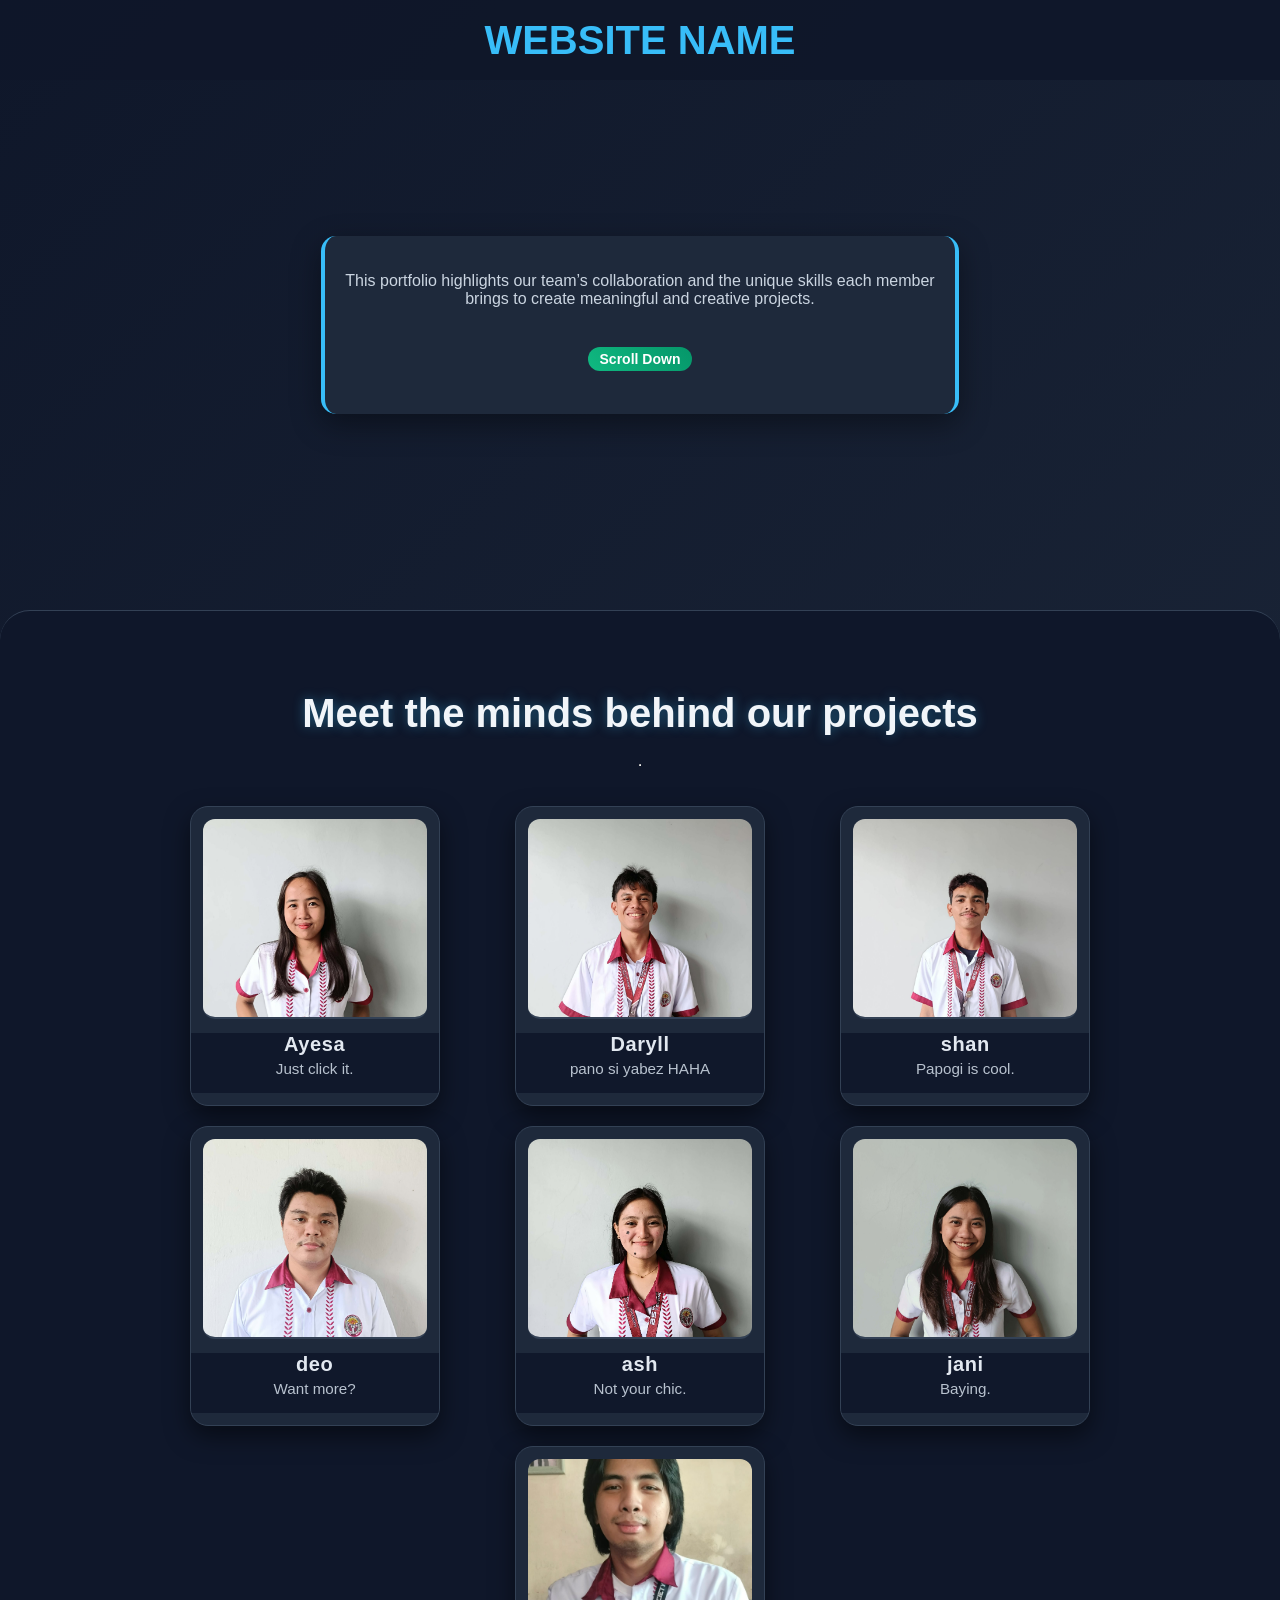
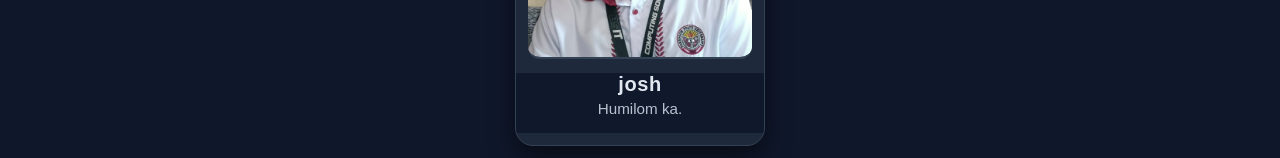
==== home.html @ 0042effc "Uploaded na guys HAHA" ====
<!DOCTYPE html>
<html lang="en">

<head>
    <meta charset="UTF-8">
    <meta name="viewport" content="width=device-width, initial-scale=1.0">
    <title>Homepage Portfolio</title>
    <link rel="stylesheet" href="style.css">
    <!-- page specific tweaks -->

</head>

<body>
    <header class="intro" id="intro">
        <div class="title">
            <h2>WEBSITE NAME</h2>
        </div>

        <div class="msg">
            <p>This portfolio highlights our team’s collaboration and the unique skills
                each member <br> brings to create meaningful and creative projects.</p>

            <div>
                <h5>Scroll Down</h5>
            </div>
        </div>
    </header>

    <main class="middle-section" id="main">
        <p class="title">Meet the minds behind our projects</p>
        <hr>
        <div class="cards">
            <a href="ayesa/aye.html">
                <article class="card">
                    <img src="home_pic/ayesa.jpg" alt="Ayesa" />
                    <div class="card-caption">
                        <h2>Ayesa</h2>
                        <p>Just click it.</p>
                    </div>
                </article>
            </a>

            <a href="Loreja_daryll/daryll_loreja.html">
                <article class="card">
                    <img src="home_pic/daryll.jpg" alt="Daryll" />
                    <div class="card-caption">
                        <h2><strong>Daryll</strong></h2>
                        <p>pano si yabez HAHA</p>
                    </div>
                </article>
            </a>

            <a href="shan/shan.html">
                <article class="card">
                    <img src="home_pic/shan.jpg" alt="Shan" />
                    <div class="card-caption">
                        <h2>shan</h2>
                        <p>Papogi is cool.</p>
                    </div>
                </article>
            </a>

            <a href="sean/Sean.html">
                <article class="card">
                    <img src="home_pic/deo.jpg" alt="deo" />
                    <div class="card-caption">
                        <h2>deo</h2>
                        <p>Want more?</p>
                    </div>
                </article>
            </a>

            <a href="ash/Ashlei.html">
                <article class="card">
                    <img src="home_pic/ash.jpg" alt="ash" />
                    <div class="card-caption">
                        <h2>ash</h2>
                        <p>Not your chic.</p>
                    </div>
                </article>
            </a>

            <a href="janica/Janica.html">
                <article class="card">
                    <img src="home_pic/janica.jpg" alt="janica" />
                    <div class="card-caption">
                        <h2>jani</h2>
                        <p>Baying.</p>
                    </div>
                </article>
            </a>

            <a href="Caṅares/canares.html">
                <article class="card">
                    <img src="home_pic/josh.jpg" alt="Canires" />
                    <div class="card-caption">
                        <h2>josh</h2>
                        <p>Humilom ka.</p>
                    </div>
                </article>
            </a>
        </div>
    </main>
</body>

</html>
---- style.css ----
* {
    box-sizing: border-box;
}

body {
    margin: 0;
    padding: 0;
    background: linear-gradient(135deg, #0F172A, #1E293B);
    color: #E2E8F0;
    font-family: 'Trebuchet MS', 'Lucida Sans Unicode', 'Lucida Grande', 'Lucida Sans', Arial, sans-serif;
}

/* Index style */
.greetings {
    padding: 10px;
    min-height: 100vh;
    background: linear-gradient(135deg, #1E293B, #334155);
    display: flex;
    flex-direction: column;
    justify-content: center;
    align-items: center;
    text-align: center;
    border: 2px solid #334155;
}

.greet {
    background-color: #1E293B;
    border: 2px solid white;
    border-radius: 10px;
    box-shadow: 0px 0px 2px black;
}

.greetings button {
    margin: 15px;
    margin-top: 40px;
    padding: 10px 30px;
    background: linear-gradient(45deg, #3B82F6, #06B6D4);
    border: none;
    border-radius: 20px;
    font-weight: 700;
    cursor: pointer;
    color: white;
}

.greetings button {
    animation: bounce 1.5s infinite;
}

@keyframes bounce {
    0%, 100% { transform: translateY(0); }
    50% { transform: translateY(8px); }
}

/* Homepage style */
.intro {
    min-height: 70vh;
    display: flex;
    flex-direction: column;
    justify-content: center;
    align-items: center;
    text-align: center;
    background: transparent;
    padding: 20px;
}

.intro .title {
    position: absolute;
    top: 0;
    background: rgba(15, 23, 42, 0.9);
    width: 100%;
    height: 80px;
    display: flex;
    justify-content: center;
    align-items: center;
}

.intro .title h2 {
    background: none;
    color: #38BDF8;
    font-size: 40px;
    margin: 0;
}

.intro p {
    color: #CBD5E1;
    max-width: 600px;
}

.intro .msg {
    background: #1E293B;
    border-left: 4px solid #38BDF8;
    border-right: 4px solid #38BDF8;
    border-radius: 15px;
    box-shadow: 0 10px 30px rgba(0,0,0,0.4);
    display: flex;
    flex-direction: column;
    align-items: center;
    margin-top: 20px;
    padding: 20px;
}

.intro .msg h5 {
    background: linear-gradient(45deg, #10B981, #059669);
    border: none;
    color: white;
    width: fit-content;
    padding: 4px 12px;
    border-radius: 12px;
    font-size: 14px;
    cursor: default;
}

/* middle section */
.middle-section {
    margin-top: -20px;
    display: flex;
    flex-direction: column;
    align-items: center;
    justify-content: flex-start;
    padding-top: 80px;
    width: 100%;
    background: #0F172A;
    border-radius: 30px 30px 0 0;
    border-top: 1px solid #334155;
}

.middle-section .title {
    font-size: 40px;
    font-weight: bold;
    color: #F1F5F9;
    text-shadow: 0 0 12px rgba(56,189,248,0.4);
    margin: 0 0 20px 0;
    text-align: center;
    font-family: Arial, Helvetica, sans-serif;
}

.cards {
    display: grid;
    grid-template-columns: repeat(3, minmax(220px, 1fr));
    gap: 20px;
    align-items: center;
    justify-items: center;
    padding: 12px;
    width: 100%;
    max-width: 980px;
    margin-top: 20px;
}

@media (max-width: 600px) {
    .cards {
        grid-template-columns: 1fr;
    }

    .intro .title h2 {
        font-size: 32px;
    }

    .middle-section .title {
        font-size: 28px;
    }
}

.intro .msg h5 {
    animation: bounce 1.5s infinite;
}

@keyframes bounce {
    0%, 100% { transform: translateY(0); }
    50% { transform: translateY(8px); }
}

.cards>a {
    display: block;
    width: fit-content;
    cursor: pointer;
    transition: transform 0.2s;
}

.cards>a:active {
    transform: scale(0.98);
}

.cards>a:nth-child(7) {
    grid-column: 1 / -1;
    display: flex;
    justify-content: center;
}

.card {
    background: #1E293B;
    height: 300px;
    border: 1px solid #334155;
    border-radius: 18px;
    overflow: hidden;
    position: relative;
    color: #E2E8F0;
    box-shadow: 0 10px 25px rgba(0,0,0,0.5);
    display: flex;
    flex-direction: column;
    padding: 12px 12px 80px 12px;
    width: 250px;
    max-width: 360px;
    margin: 0 auto;
    transition: transform 0.3s, box-shadow 0.3s;
}

.card:hover {
    transform: translateY(-6px);
    box-shadow: 0 15px 35px rgba(56,189,248,0.2);
}

.card img {
    width: 100%;
    height: 200px;
    object-fit: cover;
    display: block;
    border-bottom: 2px solid #334155;
    border-radius: 12px;
}

.card-caption {
    position: absolute;
    left: 0;
    right: 0;
    bottom: 12px;
    min-height: 60px;
    color: #E2E8F0;
    text-align: center;
    pointer-events: none;
    padding: 0 12px 8px;
    background: rgba(15, 23, 42, 0.9);
}

.card-caption h2 {
    margin: 0 0 4px 0;
    font-size: 1.25rem;
    letter-spacing: 0.6px;
}

.card-caption p {
    margin: 0;
    font-size: 0.95rem;
    opacity: 0.9;
}

h2 {
    color: #E2E8F0;
    text-align: center;
}

p {
    color: #CBD5E1;
    text-shadow: none;
    text-align: center;
}
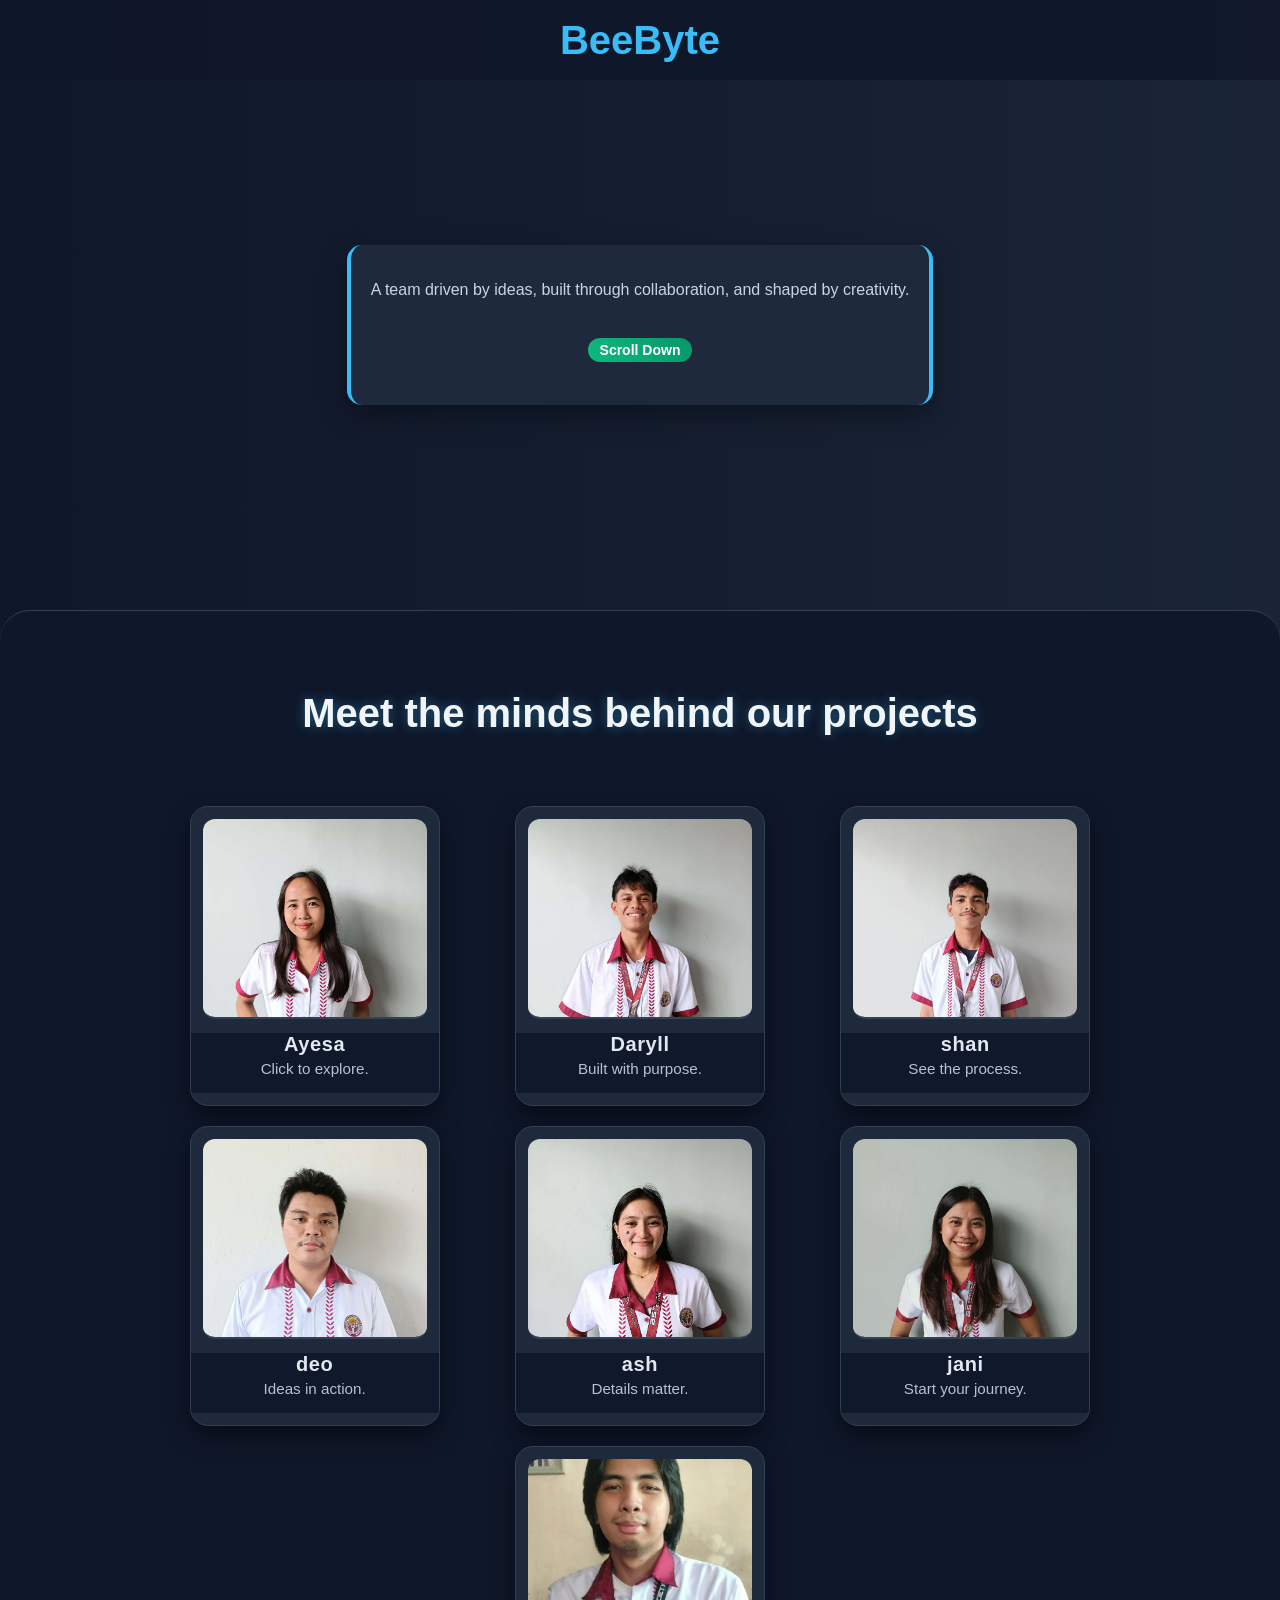
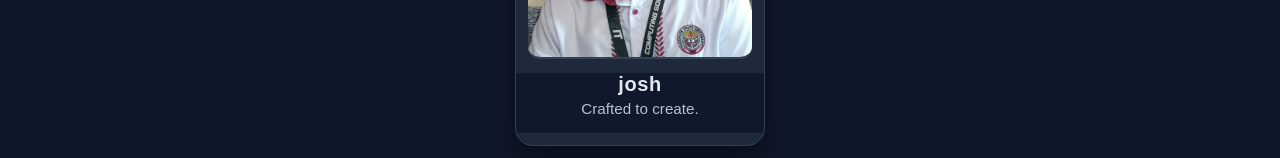
==== commit d846d3a1: "fixed version" ====
--- a/home.html
+++ b/home.html
@@ -13,12 +13,13 @@
 <body>
     <header class="intro" id="intro">
         <div class="title">
-            <h2>WEBSITE NAME</h2>
+            <h2>BeeByte</h2>
         </div>
 
         <div class="msg">
-            <p>This portfolio highlights our team’s collaboration and the unique skills
-                each member <br> brings to create meaningful and creative projects.</p>
+            <p>A team driven by ideas, built through collaboration,
+                and shaped by creativity.
+            </p>
 
             <div>
                 <h5>Scroll Down</h5>
@@ -28,14 +29,14 @@
 
     <main class="middle-section" id="main">
         <p class="title">Meet the minds behind our projects</p>
-        <hr>
+        <br>
         <div class="cards">
             <a href="ayesa/aye.html">
                 <article class="card">
                     <img src="home_pic/ayesa.jpg" alt="Ayesa" />
                     <div class="card-caption">
                         <h2>Ayesa</h2>
-                        <p>Just click it.</p>
+                        <p>Click to explore.</p>
                     </div>
                 </article>
             </a>
@@ -45,7 +46,7 @@
                     <img src="home_pic/daryll.jpg" alt="Daryll" />
                     <div class="card-caption">
                         <h2><strong>Daryll</strong></h2>
-                        <p>pano si yabez HAHA</p>
+                        <p>Built with purpose.</p>
                     </div>
                 </article>
             </a>
@@ -55,7 +56,7 @@
                     <img src="home_pic/shan.jpg" alt="Shan" />
                     <div class="card-caption">
                         <h2>shan</h2>
-                        <p>Papogi is cool.</p>
+                        <p>See the process.</p>
                     </div>
                 </article>
             </a>
@@ -65,7 +66,7 @@
                     <img src="home_pic/deo.jpg" alt="deo" />
                     <div class="card-caption">
                         <h2>deo</h2>
-                        <p>Want more?</p>
+                        <p>Ideas in action.</p>
                     </div>
                 </article>
             </a>
@@ -75,7 +76,7 @@
                     <img src="home_pic/ash.jpg" alt="ash" />
                     <div class="card-caption">
                         <h2>ash</h2>
-                        <p>Not your chic.</p>
+                        <p>Details matter.</p>
                     </div>
                 </article>
             </a>
@@ -85,7 +86,7 @@
                     <img src="home_pic/janica.jpg" alt="janica" />
                     <div class="card-caption">
                         <h2>jani</h2>
-                        <p>Baying.</p>
+                        <p>Start your journey.</p>
                     </div>
                 </article>
             </a>
@@ -95,7 +96,7 @@
                     <img src="home_pic/josh.jpg" alt="Canires" />
                     <div class="card-caption">
                         <h2>josh</h2>
-                        <p>Humilom ka.</p>
+                        <p>Crafted to create.</p>
                     </div>
                 </article>
             </a>
--- a/style.css
+++ b/style.css
@@ -5,16 +5,34 @@
 body {
     margin: 0;
     padding: 0;
-    background: linear-gradient(135deg, #0F172A, #1E293B);
+    background: linear-gradient(90deg, #0F172A, #1E293B, #334155, #547098);
+    background-size: 400% 400%;
+    animation: gradient 15s ease infinite;
     color: #E2E8F0;
     font-family: 'Trebuchet MS', 'Lucida Sans Unicode', 'Lucida Grande', 'Lucida Sans', Arial, sans-serif;
 }
 
+@keyframes gradient {
+    0% {
+        background-position: 0% 50%;
+    }
+
+    50% {
+        background-position: 100% 50%;
+    }
+
+    100% {
+        background-position: 0% 50%;
+    }
+}
+
 /* Index style */
 .greetings {
-    padding: 10px;
+    padding: 20px;
     min-height: 100vh;
-    background: linear-gradient(135deg, #1E293B, #334155);
+    background: linear-gradient(45deg, #0F172A, #1E293B, #334155, #547098);
+    background-size: 400% 400%;
+    animation: gradient 10s ease infinite;
     display: flex;
     flex-direction: column;
     justify-content: center;
@@ -23,7 +41,22 @@
     border: 2px solid #334155;
 }
 
+@keyframes gradient {
+    0% {
+        background-position: 0% 50%;
+    }
+
+    50% {
+        background-position: 100% 50%;
+    }
+
+    100% {
+        background-position: 0% 50%;
+    }
+}
+
 .greet {
+    padding: 20px;
     background-color: #1E293B;
     border: 2px solid white;
     border-radius: 10px;
@@ -47,8 +80,15 @@
 }
 
 @keyframes bounce {
-    0%, 100% { transform: translateY(0); }
-    50% { transform: translateY(8px); }
+
+    0%,
+    100% {
+        transform: translateY(0);
+    }
+
+    50% {
+        transform: translateY(8px);
+    }
 }
 
 /* Homepage style */
@@ -91,7 +131,7 @@
     border-left: 4px solid #38BDF8;
     border-right: 4px solid #38BDF8;
     border-radius: 15px;
-    box-shadow: 0 10px 30px rgba(0,0,0,0.4);
+    box-shadow: 0 10px 30px rgba(0, 0, 0, 0.4);
     display: flex;
     flex-direction: column;
     align-items: center;
@@ -128,7 +168,7 @@
     font-size: 40px;
     font-weight: bold;
     color: #F1F5F9;
-    text-shadow: 0 0 12px rgba(56,189,248,0.4);
+    text-shadow: 0 0 12px rgba(56, 189, 248, 0.4);
     margin: 0 0 20px 0;
     text-align: center;
     font-family: Arial, Helvetica, sans-serif;
@@ -165,8 +205,15 @@
 }
 
 @keyframes bounce {
-    0%, 100% { transform: translateY(0); }
-    50% { transform: translateY(8px); }
+
+    0%,
+    100% {
+        transform: translateY(0);
+    }
+
+    50% {
+        transform: translateY(8px);
+    }
 }
 
 .cards>a {
@@ -194,7 +241,7 @@
     overflow: hidden;
     position: relative;
     color: #E2E8F0;
-    box-shadow: 0 10px 25px rgba(0,0,0,0.5);
+    box-shadow: 0 10px 25px rgba(0, 0, 0, 0.5);
     display: flex;
     flex-direction: column;
     padding: 12px 12px 80px 12px;
@@ -206,7 +253,7 @@
 
 .card:hover {
     transform: translateY(-6px);
-    box-shadow: 0 15px 35px rgba(56,189,248,0.2);
+    box-shadow: 0 15px 35px rgba(56, 189, 248, 0.2);
 }
 
 .card img {
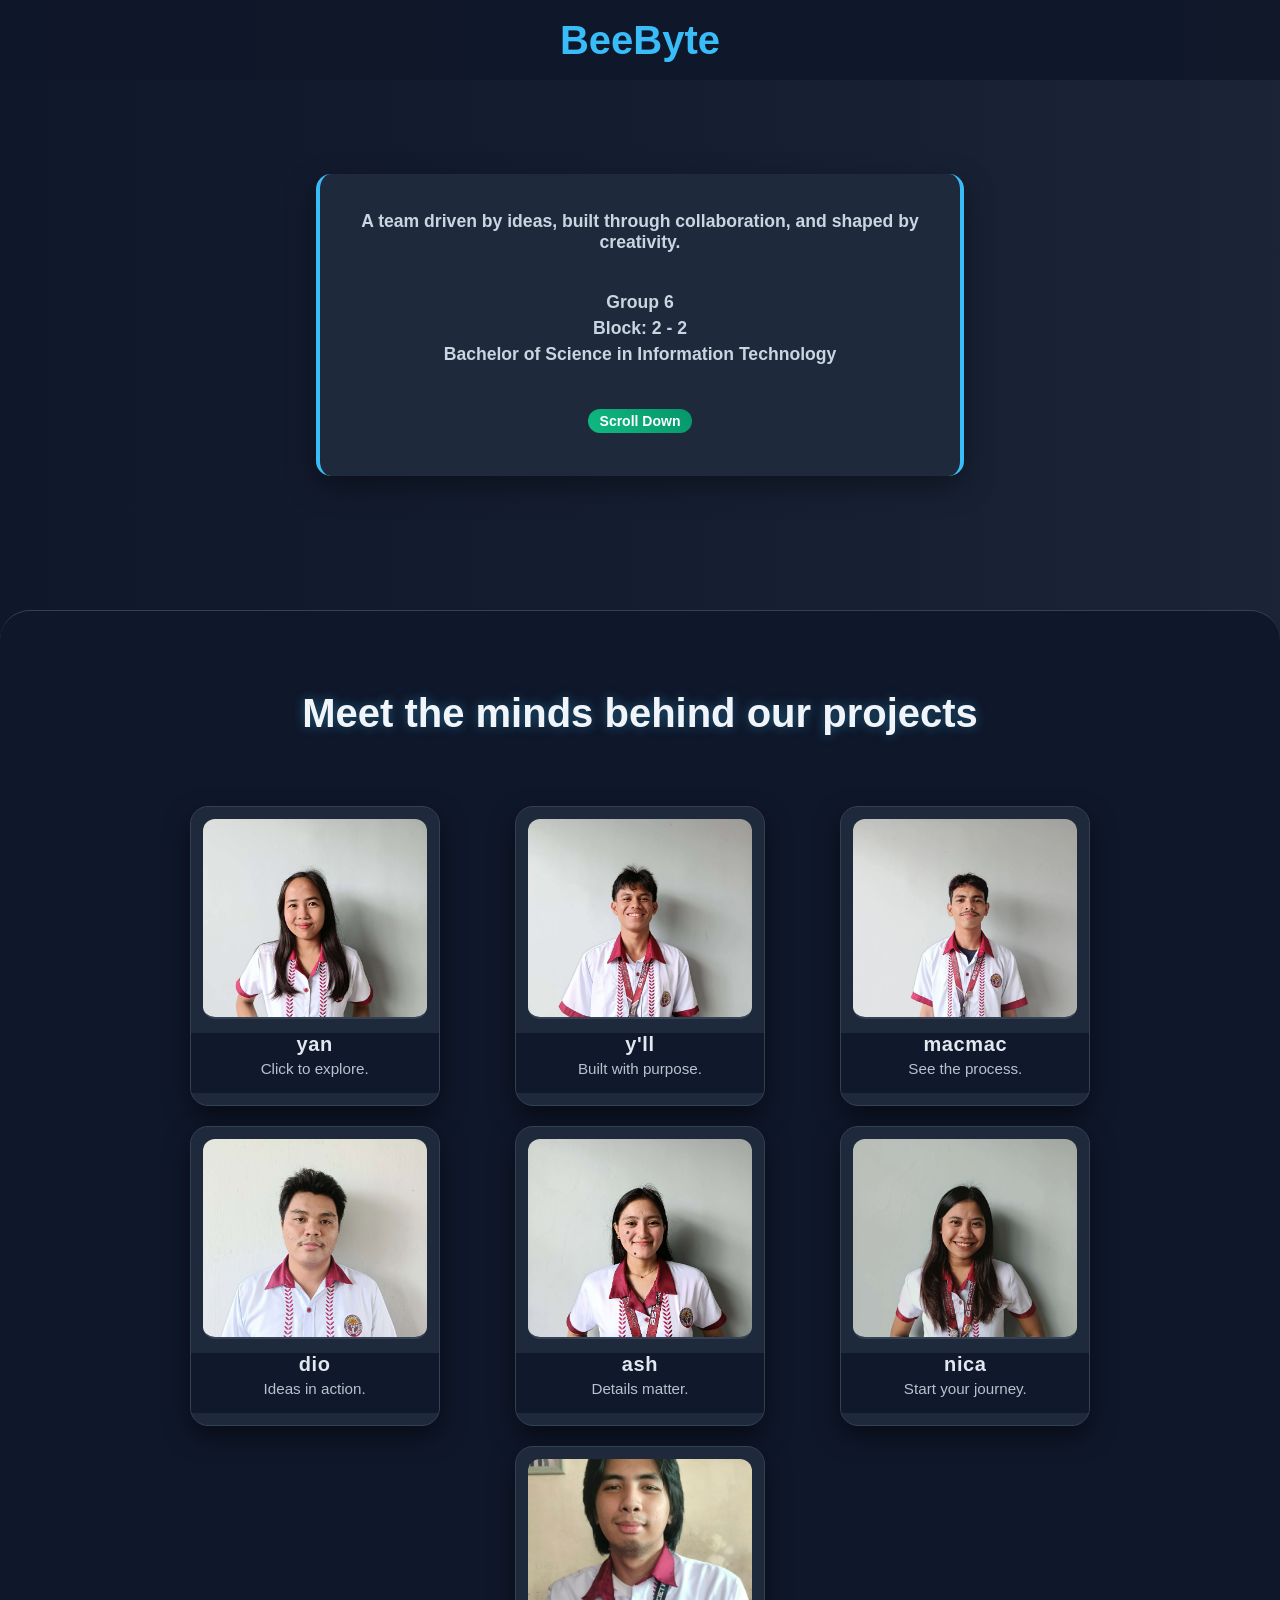
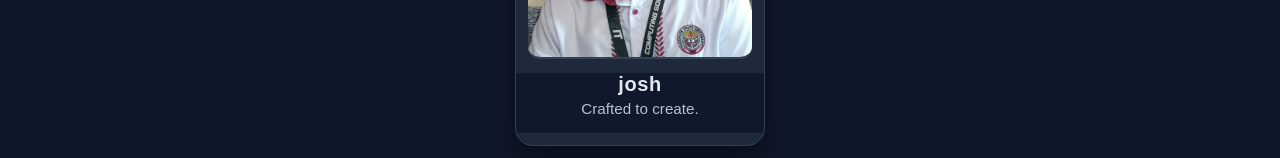
==== commit a7480f01: "new file" ====
--- a/home.html
+++ b/home.html
@@ -21,6 +21,11 @@
                 and shaped by creativity.
             </p>
 
+            <p class="course">
+                Group 6 <br> Block: 2 - 2 <br>
+                Bachelor of Science in Information Technology
+            </p>
+
             <div>
                 <h5>Scroll Down</h5>
             </div>
@@ -35,7 +40,7 @@
                 <article class="card">
                     <img src="home_pic/ayesa.jpg" alt="Ayesa" />
                     <div class="card-caption">
-                        <h2>Ayesa</h2>
+                        <h2>yan</h2>
                         <p>Click to explore.</p>
                     </div>
                 </article>
@@ -45,7 +50,7 @@
                 <article class="card">
                     <img src="home_pic/daryll.jpg" alt="Daryll" />
                     <div class="card-caption">
-                        <h2><strong>Daryll</strong></h2>
+                        <h2><strong>y'll</strong></h2>
                         <p>Built with purpose.</p>
                     </div>
                 </article>
@@ -55,7 +60,7 @@
                 <article class="card">
                     <img src="home_pic/shan.jpg" alt="Shan" />
                     <div class="card-caption">
-                        <h2>shan</h2>
+                        <h2>macmac</h2>
                         <p>See the process.</p>
                     </div>
                 </article>
@@ -65,7 +70,7 @@
                 <article class="card">
                     <img src="home_pic/deo.jpg" alt="deo" />
                     <div class="card-caption">
-                        <h2>deo</h2>
+                        <h2>dio</h2>
                         <p>Ideas in action.</p>
                     </div>
                 </article>
@@ -85,7 +90,7 @@
                 <article class="card">
                     <img src="home_pic/janica.jpg" alt="janica" />
                     <div class="card-caption">
-                        <h2>jani</h2>
+                        <h2>nica</h2>
                         <p>Start your journey.</p>
                     </div>
                 </article>
--- a/style.css
+++ b/style.css
@@ -299,4 +299,13 @@
     color: #CBD5E1;
     text-shadow: none;
     text-align: center;
+}
+
+.msg p {
+    font-weight: bolder;
+    font-size: 1.1rem;
+}
+
+.course {
+    line-height: 1.5;
 }
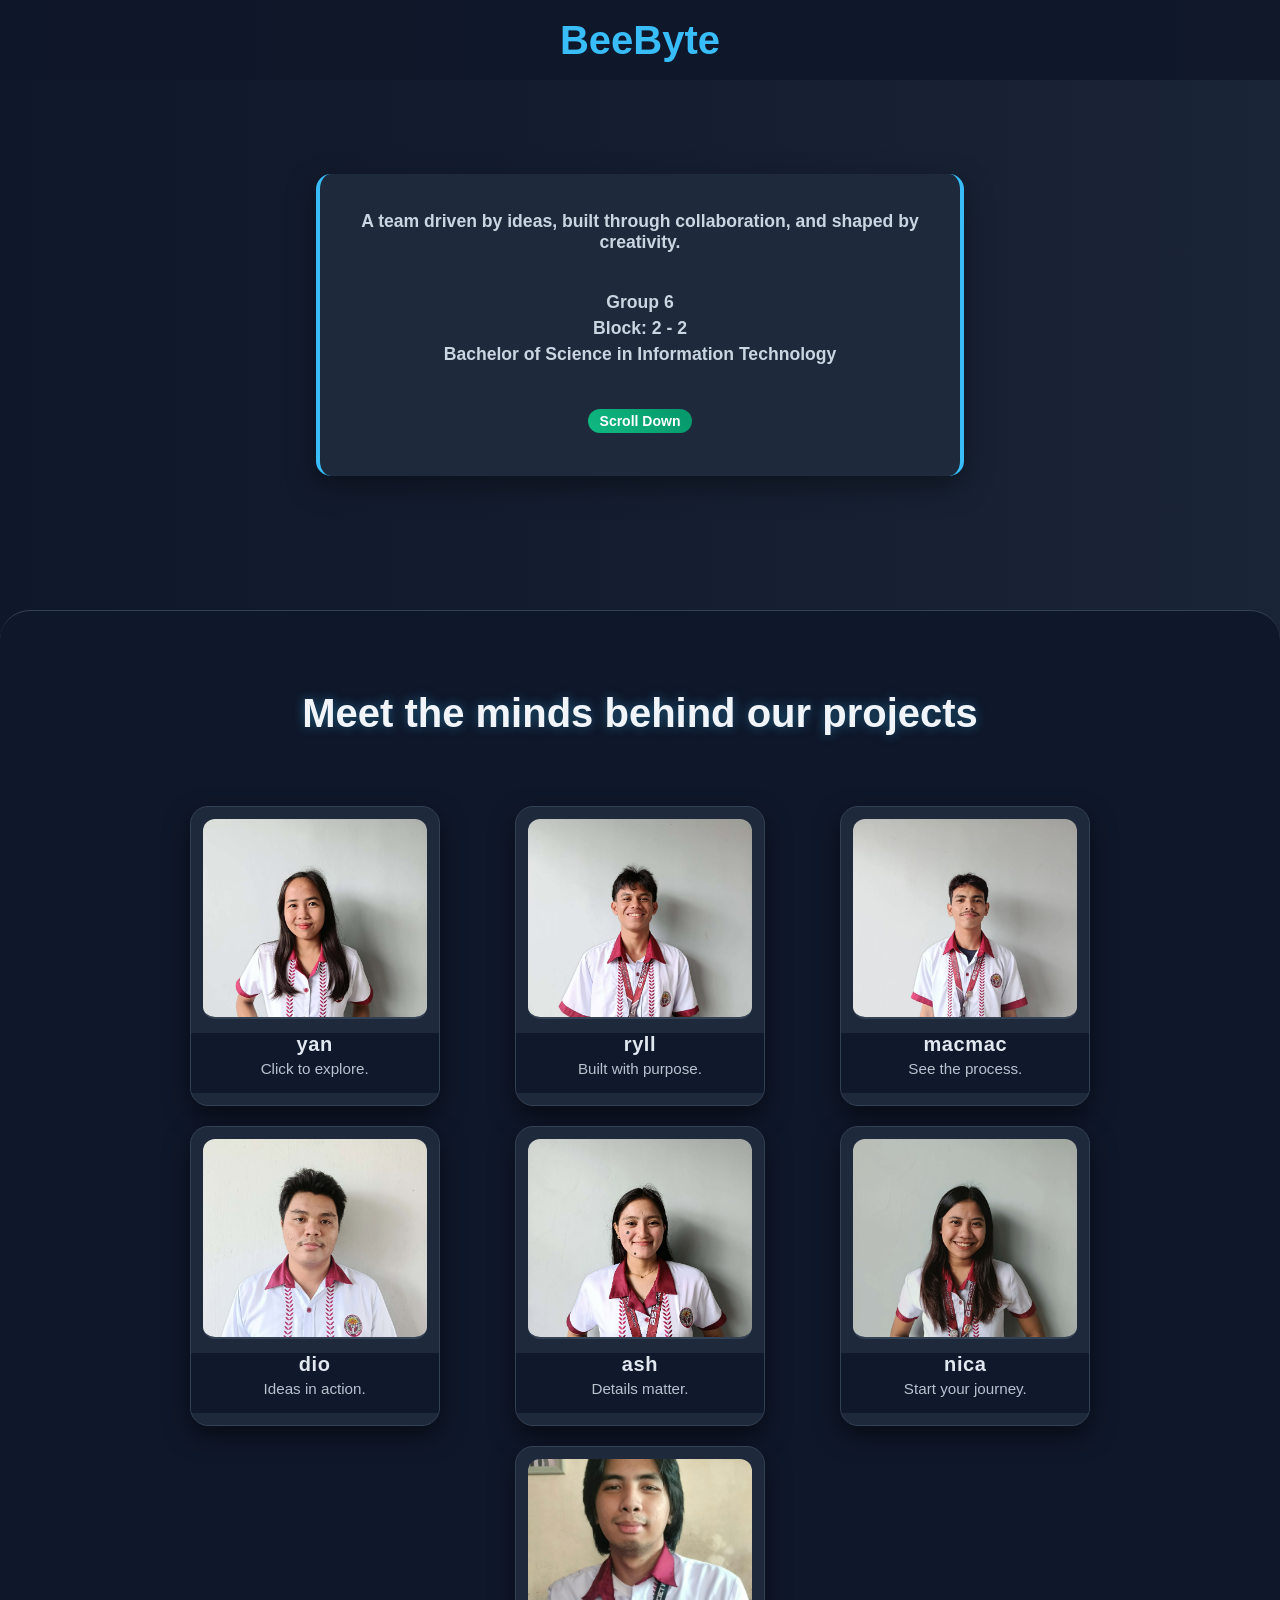
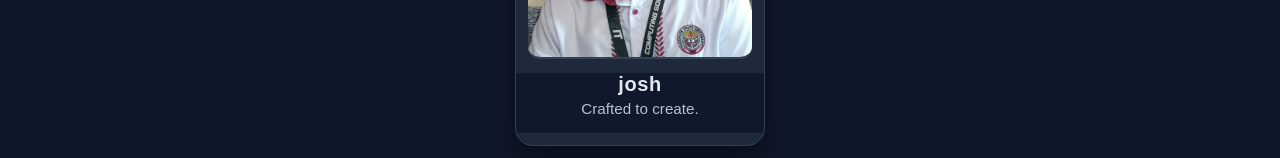
==== commit 06858eb7: "new new" ====
--- a/home.html
+++ b/home.html
@@ -50,7 +50,7 @@
                 <article class="card">
                     <img src="home_pic/daryll.jpg" alt="Daryll" />
                     <div class="card-caption">
-                        <h2><strong>y'll</strong></h2>
+                        <h2><strong>ryll</strong></h2>
                         <p>Built with purpose.</p>
                     </div>
                 </article>
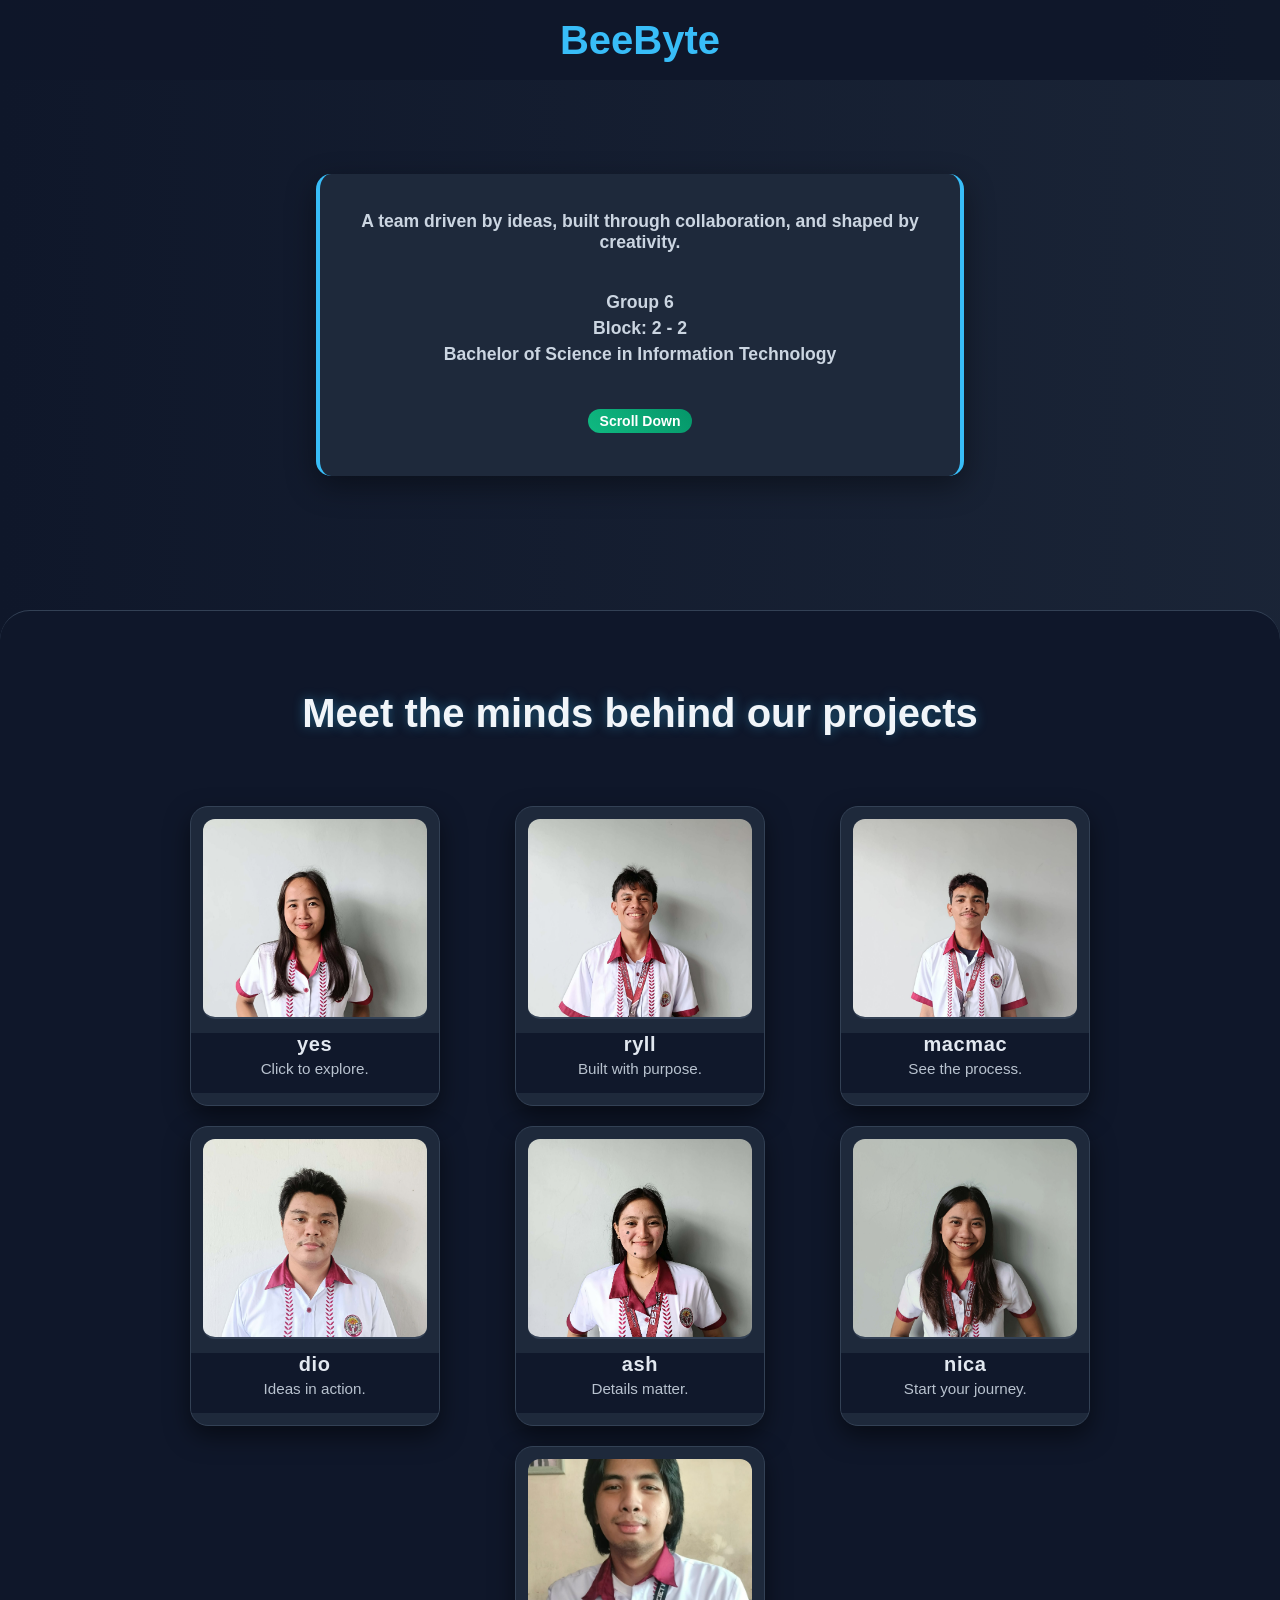
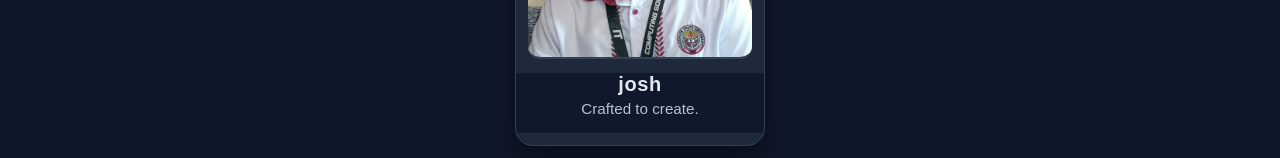
==== commit 8ccf9551: "new nn" ====
--- a/home.html
+++ b/home.html
@@ -36,11 +36,11 @@
         <p class="title">Meet the minds behind our projects</p>
         <br>
         <div class="cards">
-            <a href="ayesa/aye.html">
+            <a href="ayesa/ayesa/aye.html">
                 <article class="card">
                     <img src="home_pic/ayesa.jpg" alt="Ayesa" />
                     <div class="card-caption">
-                        <h2>yan</h2>
+                        <h2>yes</h2>
                         <p>Click to explore.</p>
                     </div>
                 </article>
